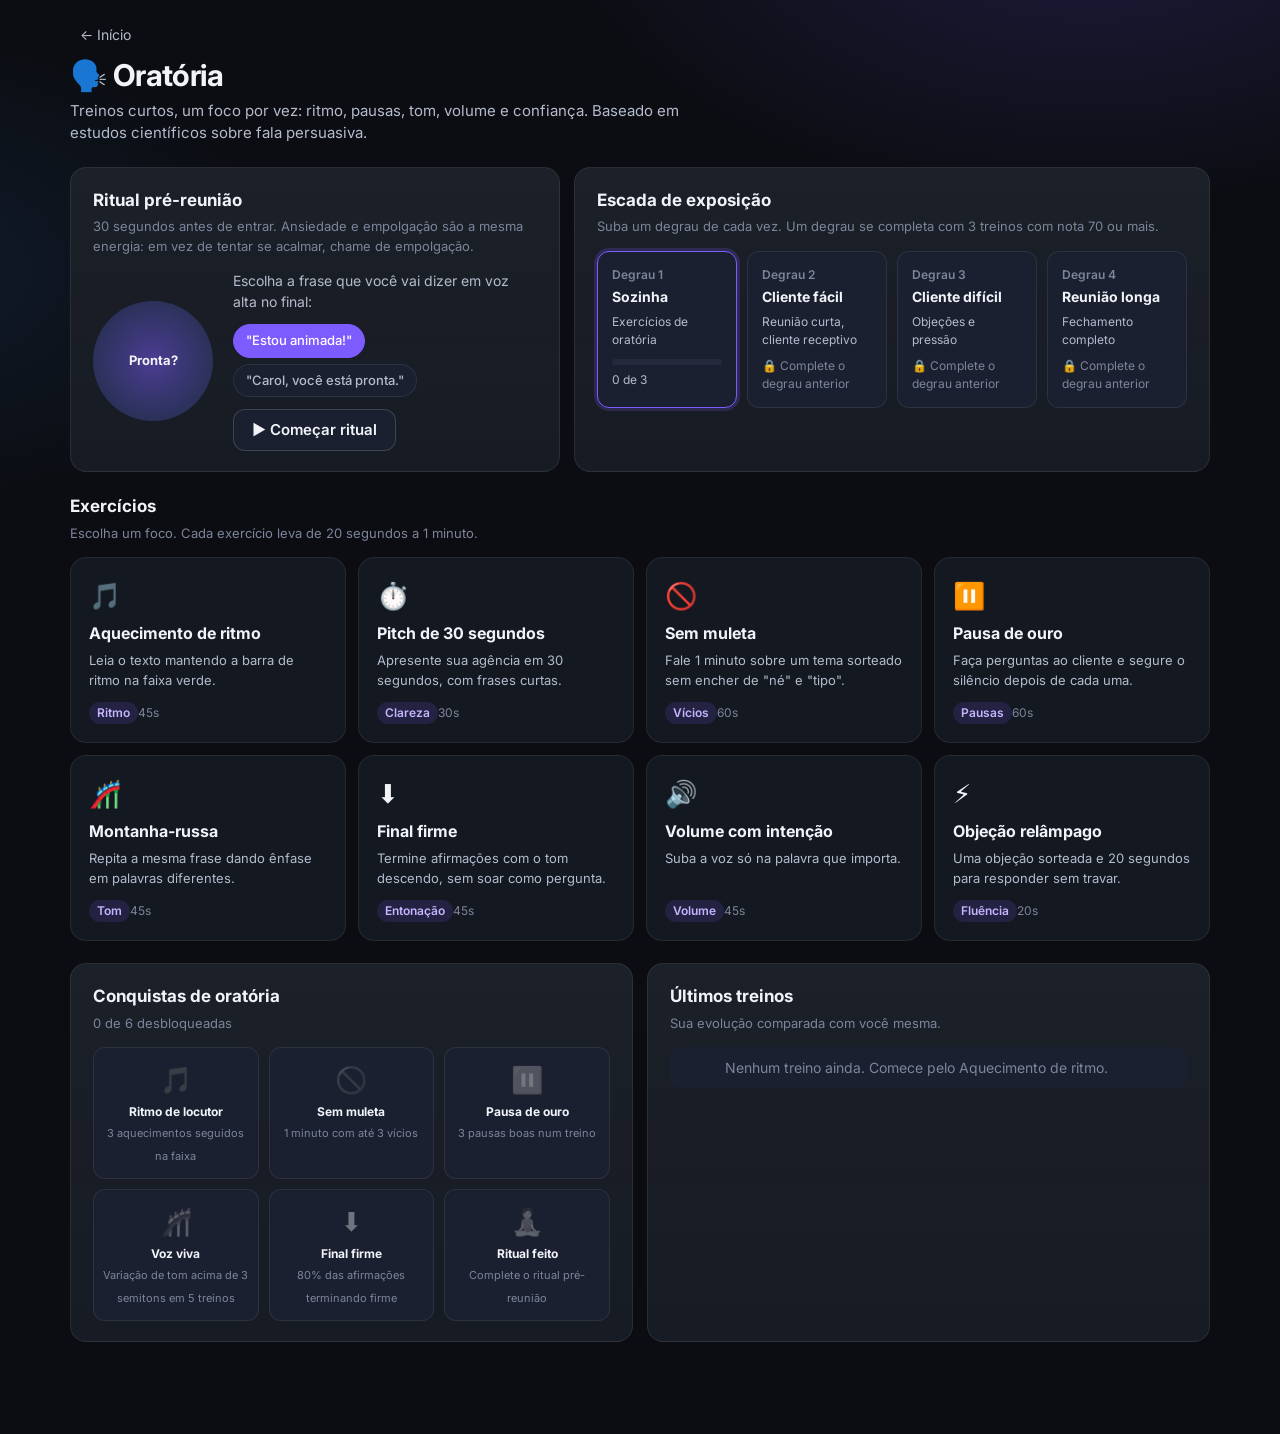
==== prototipo/oratoria.html @ b98fb3a3 "Protótipo da área de Oratória com análise de voz pelo microfone" ====
<!doctype html>
<html lang="pt-BR">
<head>
<meta charset="utf-8">
<meta name="viewport" content="width=device-width, initial-scale=1">
<title>Oratória · Treino de Vendas</title>
<link rel="stylesheet" href="estilo.css">
<style>
  main { max-width: 1180px; margin: 0 auto; padding: 24px 20px 70px; }
  .topo { display: flex; align-items: center; justify-content: space-between; gap: 12px; flex-wrap: wrap; margin-bottom: 22px; }
  .topo a.voltar { color: var(--texto-2); font-size: 14px; padding: 6px 10px; border-radius: 8px; }
  .topo a.voltar:hover { background: var(--superficie-2); color: var(--texto); }
  h1 { margin: 6px 0 2px; font-size: 30px; letter-spacing: -.02em; }
  .lead { color: var(--texto-2); margin: 0; max-width: 640px; }
  h2 { font-size: 17px; margin: 0 0 4px; }
  .sub { color: var(--texto-3); font-size: 13px; margin: 0 0 14px; }
  section { margin-bottom: 22px; }
  .bloco { padding: 20px 22px; }
  .grade-topo { display: grid; grid-template-columns: 1fr 1.3fr; gap: 14px; }

  /* Ritual */
  .ritual { display: flex; gap: 20px; align-items: center; }
  .respiro { flex: 0 0 auto; width: 120px; height: 120px; border-radius: 50%; display: grid; place-items: center; background: radial-gradient(circle, rgba(124,92,255,.5), rgba(57,135,229,.15)); transition: transform 4s ease-in-out; font-weight: 700; text-align: center; font-size: 13px; padding: 10px; }
  .respiro.inspira { transform: scale(1.25); }
  .respiro.solta { transform: scale(.85); transition-duration: 6s; }
  .ritual p { margin: 0 0 12px; color: var(--texto-2); font-size: 14px; }
  .ritual .linha-chips { display: flex; gap: 6px; flex-wrap: wrap; margin-bottom: 12px; }
  .botao-sec { height: 42px; padding: 0 18px; border-radius: 12px; border: 1px solid var(--borda-forte); background: var(--superficie-2); font-weight: 600; }
  .botao-sec:hover { background: var(--superficie-3); }

  /* Escada */
  .escada { display: grid; grid-template-columns: repeat(4, 1fr); gap: 10px; }
  .degrau { padding: 14px; border-radius: 12px; background: var(--superficie-2); border: 1px solid var(--borda); position: relative; }
  .degrau.feito { border-color: rgba(34,197,94,.45); background: linear-gradient(180deg, rgba(34,197,94,.1), transparent), var(--superficie-2); }
  .degrau.atual { border-color: var(--marca); box-shadow: 0 0 0 3px rgba(124,92,255,.2); }
  .degrau .n { font-size: 12px; color: var(--texto-3); font-weight: 600; }
  .degrau b { display: block; margin: 2px 0 6px; font-size: 14px; }
  .degrau small { color: var(--texto-2); font-size: 12px; display: block; }
  .degrau .prog { height: 6px; border-radius: 3px; background: var(--superficie-3); margin-top: 10px; overflow: hidden; }
  .degrau .prog i { display: block; height: 100%; background: var(--bom); }
  .degrau a { display: inline-block; margin-top: 8px; font-size: 12px; color: #c4b5fd; font-weight: 600; }

  /* Exercícios */
  .exercicios { display: grid; grid-template-columns: repeat(auto-fill, minmax(250px, 1fr)); gap: 12px; }
  .ex { text-align: left; padding: 18px; border-radius: var(--raio); border: 1px solid var(--borda); background: var(--superficie); transition: transform .2s, border-color .2s; display: flex; flex-direction: column; gap: 6px; }
  .ex:hover { transform: translateY(-3px); border-color: var(--marca); }
  .ex .icone { font-size: 26px; }
  .ex b { font-size: 16px; }
  .ex p { margin: 0; color: var(--texto-2); font-size: 13px; flex: 1; }
  .ex .rodape { display: flex; justify-content: space-between; align-items: center; margin-top: 6px; font-size: 12px; color: var(--texto-3); }
  .ex .foco { padding: 2px 8px; border-radius: 999px; background: rgba(124,92,255,.15); color: #c4b5fd; font-weight: 600; }
  .ex .melhor { color: var(--ouro); font-weight: 600; }

  /* Conquistas e histórico */
  .grade-baixo { display: grid; grid-template-columns: 1fr 1fr; gap: 14px; }
  .conqs { display: grid; grid-template-columns: repeat(3, 1fr); gap: 10px; }
  .cq { text-align: center; padding: 12px 8px; border-radius: 12px; background: var(--superficie-2); border: 1px solid var(--borda); }
  .cq span { font-size: 26px; display: block; filter: grayscale(1); opacity: .4; }
  .cq.feita { border-color: rgba(245,179,1,.4); }
  .cq.feita span { filter: none; opacity: 1; }
  .cq b { font-size: 12px; display: block; margin-top: 4px; }
  .cq small { font-size: 11px; color: var(--texto-3); }
  .hist { display: grid; gap: 8px; }
  .hist div { display: grid; grid-template-columns: 1fr auto auto; gap: 12px; align-items: center; padding: 10px 12px; border-radius: 10px; background: var(--superficie-2); font-size: 14px; }
  .hist small { color: var(--texto-3); }
  .hist .n { font-weight: 700; font-variant-numeric: tabular-nums; }
  .vazio { color: var(--texto-3); font-size: 14px; padding: 12px; text-align: center; }

  /* Estúdio */
  .estudio { position: fixed; inset: 0; background: rgba(8,9,12,.94); backdrop-filter: blur(8px); z-index: 20; display: none; overflow: auto; padding: 24px 16px; }
  .estudio.on { display: block; }
  .estudio .caixa { max-width: 980px; margin: 0 auto; }
  .estudio .cab { display: flex; justify-content: space-between; align-items: flex-start; gap: 12px; margin-bottom: 16px; }
  .estudio .cab h2 { font-size: 24px; }
  .fechar { width: 40px; height: 40px; border-radius: 50%; border: 1px solid var(--borda-forte); background: var(--superficie-2); font-size: 18px; flex: 0 0 auto; }
  .instrucao { padding: 16px 18px; margin-bottom: 14px; }
  .instrucao ol { margin: 6px 0 0; padding-left: 20px; color: var(--texto-2); }
  .leitura { padding: 20px 22px; font-size: 20px; line-height: 1.6; margin-bottom: 14px; }
  .leitura em { color: #c4b5fd; font-style: normal; font-weight: 700; }
  .painel { display: grid; grid-template-columns: 1.4fr 1fr; gap: 14px; }
  .tom { padding: 16px; }
  .tom canvas { width: 100%; height: 170px; display: block; border-radius: 10px; background: var(--superficie-2); }
  .tom .leg { display: flex; justify-content: space-between; color: var(--texto-3); font-size: 12px; margin-top: 8px; }
  .medidores { display: grid; grid-template-columns: 1fr 1fr; gap: 10px; }
  .med { padding: 14px; border-radius: 12px; background: var(--superficie-2); }
  .med small { color: var(--texto-3); font-size: 12px; display: block; }
  .med b { font-size: 26px; font-variant-numeric: tabular-nums; display: block; margin-top: 2px; }
  .med .faixa { height: 8px; border-radius: 4px; background: var(--superficie-3); margin-top: 8px; position: relative; overflow: hidden; }
  .med .faixa .alvo { position: absolute; top: 0; bottom: 0; background: rgba(34,197,94,.3); }
  .med .faixa i { position: absolute; top: -2px; width: 4px; height: 12px; border-radius: 2px; background: #fff; transition: left .3s; }
  .med.ok b { color: var(--bom); } .med.alto b { color: var(--atencao); }
  .volume { height: 8px; border-radius: 4px; background: var(--superficie-3); margin-top: 8px; overflow: hidden; }
  .volume i { display: block; height: 100%; width: 0; background: var(--gradiente); transition: width .08s; }
  .acoes-estudio { display: flex; align-items: center; gap: 14px; margin: 16px 0; flex-wrap: wrap; }
  .gravar { width: 72px; height: 72px; border-radius: 50%; border: 0; background: var(--critico); color: #fff; font-size: 26px; box-shadow: 0 0 0 6px rgba(239,68,68,.2); transition: transform .15s; }
  .gravar:hover { transform: scale(1.05); }
  .gravar.ativo { animation: pulsar 1.2s infinite; }
  @keyframes pulsar { 50% { box-shadow: 0 0 0 14px rgba(239,68,68,.08); } }
  .cronometro { font-size: 28px; font-weight: 700; font-variant-numeric: tabular-nums; }
  .aviso { flex: 1; min-height: 44px; padding: 10px 14px; border-radius: 12px; background: var(--superficie-2); color: var(--texto-2); display: flex; align-items: center; transition: background .2s; }
  .aviso.on { background: rgba(234,179,8,.15); color: #fde68a; }
  .aviso.bom { background: rgba(34,197,94,.15); color: #86efac; }
  .demo { background: none; border: 1px dashed var(--borda-forte); color: var(--texto-3); border-radius: 10px; padding: 8px 12px; font-size: 13px; }
  .transcricao { padding: 14px 16px; min-height: 64px; color: var(--texto-2); font-size: 15px; }
  .transcricao mark { background: rgba(234,179,8,.25); color: #fde68a; border-radius: 4px; padding: 0 3px; }
  .transcricao .interino { color: var(--texto-3); }
  .nota-tecnica { color: var(--texto-3); font-size: 12px; margin-top: 8px; }

  /* Resultado */
  .resultado { display: none; padding: 22px; margin-top: 14px; }
  .resultado.on { display: block; animation: entrar .4s forwards; }
  .resultado .top { display: flex; align-items: center; gap: 20px; flex-wrap: wrap; }
  .nota-grande { width: 110px; height: 110px; border-radius: 50%; display: grid; place-items: center; font-size: 38px; font-weight: 800; background: conic-gradient(var(--bom) calc(var(--p) * 1%), var(--superficie-3) 0); position: relative; }
  .nota-grande::after { content: ""; position: absolute; inset: 9px; border-radius: 50%; background: var(--superficie); }
  .nota-grande span { position: relative; z-index: 1; }
  .linhas-res { display: grid; gap: 8px; margin: 18px 0; }
  .linhas-res div { display: grid; grid-template-columns: 1fr auto auto; gap: 12px; padding: 10px 12px; border-radius: 10px; background: var(--superficie-2); font-size: 14px; align-items: center; }
  .linhas-res small { color: var(--texto-3); }
  .dica-res { padding: 14px 16px; border-radius: 12px; background: rgba(124,92,255,.12); border: 1px solid rgba(124,92,255,.3); }
  .dica-res b { display: block; margin-bottom: 4px; }

  @media (max-width: 900px) {
    .grade-topo, .grade-baixo, .painel { grid-template-columns: 1fr; }
    .escada { grid-template-columns: repeat(2, 1fr); }
  }
  @media (max-width: 520px) {
    .ritual { flex-direction: column; text-align: center; }
    .conqs { grid-template-columns: repeat(2, 1fr); }
    .leitura { font-size: 17px; }
  }
</style>
</head>
<body>
<main>
  <div class="topo entrar">
    <div>
      <a class="voltar" href="index.html">← Início</a>
      <h1>🗣️ Oratória</h1>
      <p class="lead">Treinos curtos, um foco por vez: ritmo, pausas, tom, volume e confiança. Baseado em estudos científicos sobre fala persuasiva.</p>
    </div>
  </div>

  <section class="grade-topo">
    <div class="bloco cartao-base entrar" style="animation-delay:.05s">
      <h2>Ritual pré-reunião</h2>
      <p class="sub">30 segundos antes de entrar. Ansiedade e empolgação são a mesma energia: em vez de tentar se acalmar, chame de empolgação.</p>
      <div class="ritual">
        <div class="respiro" id="respiro">Pronta?</div>
        <div>
          <p>Escolha a frase que você vai dizer em voz alta no final:</p>
          <div class="linha-chips" id="frases">
            <button class="chip on" data-f="Estou animada!">"Estou animada!"</button>
            <button class="chip" data-f="Carol, você está pronta.">"Carol, você está pronta."</button>
          </div>
          <button class="botao-sec" id="iniciar-ritual">▶ Começar ritual</button>
        </div>
      </div>
    </div>
    <div class="bloco cartao-base entrar" style="animation-delay:.1s">
      <h2>Escada de exposição</h2>
      <p class="sub">Suba um degrau de cada vez. Um degrau se completa com 3 treinos com nota 70 ou mais.</p>
      <div class="escada" id="escada"></div>
    </div>
  </section>

  <section class="entrar" style="animation-delay:.15s">
    <h2>Exercícios</h2>
    <p class="sub">Escolha um foco. Cada exercício leva de 20 segundos a 1 minuto.</p>
    <div class="exercicios" id="exercicios"></div>
  </section>

  <section class="grade-baixo entrar" style="animation-delay:.2s">
    <div class="bloco cartao-base">
      <h2>Conquistas de oratória</h2>
      <p class="sub" id="conq-sub"></p>
      <div class="conqs" id="conqs"></div>
    </div>
    <div class="bloco cartao-base">
      <h2>Últimos treinos</h2>
      <p class="sub">Sua evolução comparada com você mesma.</p>
      <div class="hist" id="hist"></div>
    </div>
  </section>
</main>

<div class="estudio" id="estudio">
  <div class="caixa">
    <div class="cab">
      <div><span class="chip" id="est-foco"></span><h2 id="est-titulo" style="margin-top:8px"></h2></div>
      <button class="fechar" id="fechar" aria-label="Fechar">✕</button>
    </div>
    <div class="instrucao cartao-base"><b>Como fazer</b><ol id="est-passos"></ol></div>
    <div class="leitura cartao-base" id="est-leitura"></div>

    <div class="acoes-estudio">
      <button class="gravar" id="gravar" title="Começar">🎙️</button>
      <div class="cronometro" id="cron">0:00</div>
      <div class="aviso" id="aviso">Aperte o microfone e comece a falar.</div>
      <button class="demo" id="demo" title="Simula uma fala para ver como a tela reage">Simular sem microfone</button>
    </div>

    <div class="painel">
      <div class="tom cartao-base">
        <b>Seu tom de voz</b>
        <canvas id="canvas" width="800" height="200"></canvas>
        <div class="leg"><span>8 s atrás</span><span>Linha mais alta = voz mais aguda</span><span>agora</span></div>
      </div>
      <div class="medidores">
        <div class="med" id="m-ritmo"><small>Ritmo (sílabas/s)</small><b>–</b><div class="faixa"><div class="alvo" style="left:38%;width:20%"></div><i style="left:0"></i></div></div>
        <div class="med" id="m-vicios"><small>Vícios por minuto</small><b>0</b><small>meta: até 5</small></div>
        <div class="med" id="m-variacao"><small>Variação de tom</small><b>–</b><small>em semitons</small></div>
        <div class="med" id="m-pausas"><small>Pausas boas</small><b>0</b><small>de 0,5 a 3 s</small></div>
        <div class="med" id="m-final" style="grid-column: span 2"><small>Volume</small><div class="volume"><i id="vol"></i></div><small id="m-final-txt" style="margin-top:8px">Afirmações terminando firme: –</small></div>
      </div>
    </div>

    <div class="transcricao cartao-base" id="transcricao" style="margin-top:14px">A transcrição da sua fala aparece aqui.</div>
    <p class="nota-tecnica" id="nota-tecnica"></p>

    <div class="resultado cartao-base" id="resultado"></div>
  </div>
</div>

<script>
  const $ = (id) => document.getElementById(id);
  const CHAVE = "treino-vendas:oratoria";
  const VICIOS = ["né", "tipo", "então", "assim", "éé", "é é", "ãã", "ahn", "hum", "eh", "aí"];
  const INSEGURANCA = ["acho", "talvez", "meio que", "mais ou menos", "vou tentar"];
  const OBJECOES = ["Tá caro.", "Vou pensar.", "Já contratei agência e não deu em nada.", "Preciso falar com meu sócio.", "Meu cliente vem de indicação, não preciso.", "Vi um freelancer bem mais barato."];
  const TEMAS = ["Por que todo negócio local deveria anunciar", "O erro mais comum de quem impulsiona post", "Como você escolhe um cliente ideal", "O que é um bom atendimento no WhatsApp"];

  const EXERCICIOS = [
    { id: "aquecimento", icone: "🎵", nome: "Aquecimento de ritmo", foco: "Ritmo", seg: 45, metrica: "ritmo",
      desc: "Leia o texto mantendo a barra de ritmo na faixa verde.",
      passos: ["Aperte o microfone.", "Leia o texto em voz alta, no seu ritmo natural de conversa.", "Olhe a barra de ritmo: tente ficar na faixa verde."],
      leitura: () => "Olha, o que a gente faz é simples. Primeiro eu entendo quem é o seu cliente ideal e quanto ele vale pra você. Depois eu monto anúncios que falam direto com essa pessoa e levam ela pro seu WhatsApp. E toda semana eu te mostro quanto entrou de contato, quanto custou cada um e o que eu vou melhorar." },
    { id: "pitch", icone: "⏱️", nome: "Pitch de 30 segundos", foco: "Clareza", seg: 30, metrica: "geral",
      desc: "Apresente sua agência em 30 segundos, com frases curtas.",
      passos: ["Diga quem você ajuda.", "Diga qual problema resolve.", "Termine com um resultado concreto."],
      leitura: () => "Sem texto: fale com suas palavras. Quem você ajuda? Qual problema resolve? Que resultado entrega?" },
    { id: "muleta", icone: "🚫", nome: "Sem muleta", foco: "Vícios", seg: 60, metrica: "vicios",
      desc: "Fale 1 minuto sobre um tema sorteado sem encher de \"né\" e \"tipo\".",
      passos: ["Leia o tema sorteado.", "Fale por 1 minuto.", "Quando sentir vontade de dizer \"éé\", faça uma pausa em silêncio."],
      leitura: () => `Tema: <em>${TEMAS[Math.floor(Math.random() * TEMAS.length)]}</em>` },
    { id: "pausa", icone: "⏸️", nome: "Pausa de ouro", foco: "Pausas", seg: 60, metrica: "pausas",
      desc: "Faça perguntas ao cliente e segure o silêncio depois de cada uma.",
      passos: ["Faça uma pergunta em voz alta.", "Fique em silêncio por 2 segundos.", "Repita com as três perguntas abaixo."],
      leitura: () => "1. <em>Hoje, quanto um cliente novo vale pra você?</em><br>2. <em>O que aconteceu da última vez que você anunciou?</em><br>3. <em>Se isso desse certo, o que mudaria no seu mês?</em>" },
    { id: "montanha", icone: "🎢", nome: "Montanha-russa", foco: "Tom", seg: 45, metrica: "variacao",
      desc: "Repita a mesma frase dando ênfase em palavras diferentes.",
      passos: ["Diga a frase dando ênfase na palavra destacada.", "Repita mudando a ênfase para a próxima linha.", "Veja no gráfico seu tom subindo e descendo."],
      leitura: () => "<em>Eu</em> vou trazer mais clientes pra você.<br>Eu vou trazer <em>mais</em> clientes pra você.<br>Eu vou trazer mais <em>clientes</em> pra você.<br>Eu vou trazer mais clientes pra <em>você</em>." },
    { id: "final", icone: "⬇️", nome: "Final firme", foco: "Entonação", seg: 45, metrica: "final",
      desc: "Termine afirmações com o tom descendo, sem soar como pergunta.",
      passos: ["Diga cada afirmação.", "No fim, deixe o tom cair, como quem coloca um ponto final.", "Faça uma pausa curta entre as frases."],
      leitura: () => "O plano tem três etapas.<br>Em trinta dias você vê os primeiros contatos.<br>Eu te mando um relatório toda semana.<br>O investimento é de dois mil reais por mês.<br>A gente começa na segunda-feira." },
    { id: "volume", icone: "🔊", nome: "Volume com intenção", foco: "Volume", seg: 45, metrica: "volume",
      desc: "Suba a voz só na palavra que importa.",
      passos: ["Leia as frases.", "Fale mais forte só nas palavras destacadas.", "Volte ao volume normal logo depois."],
      leitura: () => "Isso vai aumentar o seu <em>lucro</em>, não só o número de seguidores.<br>O problema não é o anúncio. É o <em>atendimento</em> depois do clique.<br>Você não precisa de mais curtidas. Precisa de <em>clientes</em>." },
    { id: "objecao", icone: "⚡", nome: "Objeção relâmpago", foco: "Fluência", seg: 20, metrica: "geral",
      desc: "Uma objeção sorteada e 20 segundos para responder sem travar.",
      passos: ["Leia a objeção.", "Responda em até 20 segundos.", "Termine com uma pergunta para o cliente."],
      leitura: () => `O cliente diz: <em>"${OBJECOES[Math.floor(Math.random() * OBJECOES.length)]}"</em>` },
  ];

  // ---------- Histórico ----------
  function carregar() { try { return JSON.parse(localStorage.getItem(CHAVE)) || []; } catch { return []; } }
  function salvar(r) { const l = carregar(); l.push(r); try { localStorage.setItem(CHAVE, JSON.stringify(l)); } catch {} }

  function conquistas(l) {
    const de = (id) => l.filter((r) => r.ex === id);
    const aq = de("aquecimento");
    let seguidos = 0, melhorSeq = 0;
    aq.forEach((r) => { seguidos = r.ritmo >= 3.8 && r.ritmo <= 4.8 ? seguidos + 1 : 0; melhorSeq = Math.max(melhorSeq, seguidos); });
    return [
      { nome: "Ritmo de locutor", desc: "3 aquecimentos seguidos na faixa", icone: "🎵", feita: melhorSeq >= 3 },
      { nome: "Sem muleta", desc: "1 minuto com até 3 vícios", icone: "🚫", feita: de("muleta").some((r) => r.viciosMin <= 3) },
      { nome: "Pausa de ouro", desc: "3 pausas boas num treino", icone: "⏸️", feita: de("pausa").some((r) => r.pausas >= 3) },
      { nome: "Voz viva", desc: "Variação de tom acima de 3 semitons em 5 treinos", icone: "🎢", feita: l.filter((r) => r.variacao >= 3).length >= 5 },
      { nome: "Final firme", desc: "80% das afirmações terminando firme", icone: "⬇️", feita: de("final").some((r) => r.finalFirme >= 0.8) },
      { nome: "Ritual feito", desc: "Complete o ritual pré-reunião", icone: "🧘", feita: l.some((r) => r.ex === "ritual") },
    ];
  }

  function desenharPagina() {
    const l = carregar();
    const bons = l.filter((r) => r.ex !== "ritual" && r.nota >= 70).length;
    const degraus = [
      { nome: "Sozinha", desc: "Exercícios de oratória", atual: Math.min(bons, 3) },
      { nome: "Cliente fácil", desc: "Reunião curta, cliente receptivo", link: "sala.html?p=camila&modo=diagnostico&dif=facil" },
      { nome: "Cliente difícil", desc: "Objeções e pressão", link: "sala.html?p=marcos&modo=diagnostico&dif=dificil" },
      { nome: "Reunião longa", desc: "Fechamento completo", link: "sala.html?p=paulo&modo=fechamento&dif=dificil" },
    ];
    const primeiroIncompleto = bons >= 3 ? 1 : 0;
    $("escada").innerHTML = degraus.map((d, i) => {
      const feito = i === 0 ? bons >= 3 : false;
      const cls = feito ? "feito" : i === primeiroIncompleto ? "atual" : "";
      const prog = i === 0 ? `<div class="prog"><i style="width:${(d.atual / 3) * 100}%"></i></div><small style="margin-top:6px">${d.atual} de 3</small>` : "";
      const link = d.link && i <= primeiroIncompleto + 0 ? `<a href="${d.link}">Treinar →</a>` : d.link ? `<small style="margin-top:8px;color:var(--texto-3)">🔒 Complete o degrau anterior</small>` : "";
      return `<div class="degrau ${cls}"><div class="n">Degrau ${i + 1}</div><b>${feito ? "✓ " : ""}${d.nome}</b><small>${d.desc}</small>${prog}${link}</div>`;
    }).join("");

    $("exercicios").innerHTML = EXERCICIOS.map((e) => {
      const melhor = Math.max(0, ...l.filter((r) => r.ex === e.id).map((r) => r.nota));
      return `<button class="ex" data-id="${e.id}"><span class="icone">${e.icone}</span><b>${e.nome}</b><p>${e.desc}</p>
        <div class="rodape"><span class="foco">${e.foco}</span><span>${e.seg}s ${melhor ? `· <span class="melhor">melhor ${melhor}</span>` : ""}</span></div></button>`;
    }).join("");
    document.querySelectorAll(".ex").forEach((b) => b.onclick = () => abrir(EXERCICIOS.find((e) => e.id === b.dataset.id)));

    const cq = conquistas(l);
    $("conq-sub").textContent = `${cq.filter((c) => c.feita).length} de ${cq.length} desbloqueadas`;
    $("conqs").innerHTML = cq.map((c) => `<div class="cq ${c.feita ? "feita" : ""}" title="${c.desc}"><span>${c.icone}</span><b>${c.nome}</b><small>${c.desc}</small></div>`).join("");

    const ult = l.slice(-6).reverse();
    $("hist").innerHTML = ult.length ? ult.map((r) => {
      const e = EXERCICIOS.find((x) => x.id === r.ex) || { nome: "Ritual pré-reunião", icone: "🧘" };
      const d = new Date(r.data).toLocaleDateString("pt-BR", { day: "2-digit", month: "short" });
      return `<div><span>${e.icone} ${e.nome}<br><small>${d}</small></span><span class="n">${r.nota ?? "✓"}</span><small style="color:var(--ouro)">+${r.xp} XP</small></div>`;
    }).join("") : '<div class="vazio">Nenhum treino ainda. Comece pelo Aquecimento de ritmo.</div>';
  }

  // ---------- Ritual ----------
  let frase = "Estou animada!";
  document.querySelectorAll("#frases .chip").forEach((c) => c.onclick = () => {
    document.querySelectorAll("#frases .chip").forEach((x) => x.classList.toggle("on", x === c));
    frase = c.dataset.f;
  });
  $("iniciar-ritual").onclick = () => {
    const r = $("respiro"), b = $("iniciar-ritual");
    b.disabled = true;
    let ciclo = 0;
    const passo = () => {
      if (ciclo === 3) {
        r.className = "respiro"; r.textContent = `Diga em voz alta: "${frase}"`;
        setTimeout(() => {
          r.textContent = "Pronta! 🚀"; b.disabled = false; b.textContent = "▶ Repetir ritual";
          salvar({ ex: "ritual", data: new Date().toISOString(), xp: 20 }); desenharPagina();
        }, 4000);
        return;
      }
      r.className = "respiro inspira"; r.textContent = "Inspire…";
      setTimeout(() => { r.className = "respiro solta"; r.textContent = "Solte o ar devagar…"; }, 4000);
      setTimeout(() => { ciclo++; passo(); }, 10000);
    };
    passo();
  };

  // ---------- Estúdio: análise da fala ----------
  let ex = null, estado = null;

  function abrir(e) {
    ex = e;
    $("est-titulo").textContent = `${e.icone} ${e.nome}`;
    $("est-foco").textContent = `Foco: ${e.foco} · ${e.seg} segundos`;
    $("est-passos").innerHTML = e.passos.map((p) => `<li>${p}</li>`).join("");
    $("est-leitura").innerHTML = e.leitura();
    $("resultado").classList.remove("on");
    $("transcricao").textContent = "A transcrição da sua fala aparece aqui.";
    $("aviso").className = "aviso"; $("aviso").textContent = "Aperte o microfone e comece a falar.";
    $("cron").textContent = `0:${String(e.seg).padStart(2, "0")}`;
    zerarMedidores();
    $("estudio").classList.add("on");
    const temReconhecimento = "webkitSpeechRecognition" in window || "SpeechRecognition" in window;
    $("nota-tecnica").textContent = temReconhecimento
      ? "Tom, volume e pausas são medidos no seu computador. A transcrição usa o reconhecimento de voz do navegador, que pode limpar alguns \"éé\"."
      : "Este navegador não transcreve fala: ritmo e vícios ficam indisponíveis. Use o Chrome para a experiência completa.";
  }
  $("fechar").onclick = () => { parar(false); $("estudio").classList.remove("on"); desenharPagina(); };

  function zerarMedidores() {
    ["m-ritmo", "m-variacao"].forEach((id) => { $(id).querySelector("b").textContent = "–"; $(id).className = "med"; });
    $("m-vicios").querySelector("b").textContent = "0"; $("m-pausas").querySelector("b").textContent = "0";
    $("m-final-txt").textContent = "Afirmações terminando firme: –";
    $("vol").style.width = "0";
    const ctx = $("canvas").getContext("2d"); ctx.clearRect(0, 0, 800, 200);
  }

  function novoEstado(demo) {
    return {
      demo, inicio: performance.now(), tons: [], dbs: [], traco: [], tempoFala: 0, emSilencio: true, silencioDesde: performance.now(),
      pausas: 0, pausasLongas: 0, segmento: [], finais: 0, finaisFirmes: 0, textoFinal: "", textoInterino: "", ultimoAviso: 0, piso: 0.012,
    };
  }

  function detectarTom(buf, sr) {
    let rms = 0;
    for (let i = 0; i < buf.length; i++) rms += buf[i] * buf[i];
    rms = Math.sqrt(rms / buf.length);
    const minLag = Math.floor(sr / 400), maxLag = Math.floor(sr / 70);
    let melhor = 0, melhorLag = -1;
    for (let lag = minLag; lag <= maxLag; lag++) {
      let s = 0, a = 0, b = 0;
      for (let i = 0; i < buf.length - lag; i += 2) { s += buf[i] * buf[i + lag]; a += buf[i] * buf[i]; b += buf[i + lag] * buf[i + lag]; }
      const c = s / Math.sqrt(a * b || 1);
      if (c > melhor) { melhor = c; melhorLag = lag; }
    }
    return { rms, tom: melhor > 0.6 ? sr / melhorLag : -1 };
  }

  const mediana = (a) => { const s = [...a].sort((x, y) => x - y); return s.length ? s[Math.floor(s.length / 2)] : 0; };
  const desvio = (a) => { if (a.length < 2) return 0; const m = a.reduce((x, y) => x + y, 0) / a.length; return Math.sqrt(a.reduce((x, y) => x + (y - m) ** 2, 0) / a.length); };
  const silabas = (t) => (t.toLowerCase().match(/[aeiouáéíóúâêôãõàü]+/g) || []).length;
  const contar = (t, lista) => { const s = " " + t.toLowerCase().replace(/[.,!?;:]/g, " ") + " "; return lista.reduce((n, w) => n + (s.split(` ${w} `).length - 1), 0); };

  function quadro(rms, tom) {
    const e = estado, agora = performance.now(), dt = 0.05;
    const falando = rms > e.piso;
    $("vol").style.width = Math.min(100, rms * 900) + "%";
    if (falando) {
      if (e.emSilencio) {
        const gap = (agora - e.silencioDesde) / 1000;
        if (e.tempoFala > 0) {
          if (gap < 0.5) e.tempoFala += gap;
          else if (gap <= 3) e.pausas++;
          else e.pausasLongas++;
        }
        e.emSilencio = false;
      }
      e.tempoFala += dt;
      e.dbs.push(20 * Math.log10(rms));
      if (tom > 0) { e.tons.push(tom); e.segmento.push(tom); }
    } else if (!e.emSilencio) {
      e.emSilencio = true; e.silencioDesde = agora;
    }
    if (e.emSilencio && e.segmento.length && agora - e.silencioDesde > 400) {
      if (e.segmento.length >= 10) {
        const fim = mediana(e.segmento.slice(-5)), antes = mediana(e.segmento.slice(-15, -5));
        e.finais++;
        if (12 * Math.log2(fim / antes) < -1) e.finaisFirmes++;
      }
      e.segmento = [];
    }
    e.traco.push(tom > 0 ? tom : null);
    if (e.traco.length > 160) e.traco.shift();
  }

  function desenharTraco() {
    const c = $("canvas"), ctx = c.getContext("2d"), t = estado.traco;
    ctx.clearRect(0, 0, 800, 200);
    ctx.strokeStyle = "rgba(255,255,255,.06)"; ctx.lineWidth = 1;
    [50, 100, 150].forEach((y) => { ctx.beginPath(); ctx.moveTo(0, y); ctx.lineTo(800, y); ctx.stroke(); });
    const base = mediana(estado.tons) || 180;
    ctx.strokeStyle = "#3987e5"; ctx.lineWidth = 3; ctx.lineCap = "round"; ctx.lineJoin = "round";
    ctx.beginPath();
    let aberto = false;
    t.forEach((f, i) => {
      if (f == null) { aberto = false; return; }
      const st = 12 * Math.log2(f / base), x = (i / 159) * 800, y = 100 - st * 9;
      if (!aberto) { ctx.moveTo(x, y); aberto = true; } else ctx.lineTo(x, y);
    });
    ctx.stroke();
  }

  function atualizarMedidores() {
    const e = estado, min = Math.max(e.tempoFala / 60, 0.05);
    const texto = e.textoFinal + " " + e.textoInterino;
    const ritmo = e.tempoFala > 3 ? silabas(texto) / e.tempoFala : 0;
    const vicios = contar(texto, VICIOS) / min;
    const variacao = e.tons.length > 20 ? desvio(e.tons.map((f) => 12 * Math.log2(f / mediana(e.tons)))) : 0;
    const mr = $("m-ritmo");
    if (ritmo) {
      mr.querySelector("b").textContent = ritmo.toFixed(1);
      mr.querySelector("i").style.left = Math.min(98, (ritmo / 8) * 100) + "%";
      mr.className = "med " + (ritmo >= 3.8 && ritmo <= 4.8 ? "ok" : "alto");
    }
    $("m-vicios").querySelector("b").textContent = vicios.toFixed(1);
    $("m-vicios").className = "med " + (vicios <= 5 ? "ok" : "alto");
    if (variacao) { $("m-variacao").querySelector("b").textContent = variacao.toFixed(1); $("m-variacao").className = "med " + (variacao >= 2.5 ? "ok" : "alto"); }
    $("m-pausas").querySelector("b").textContent = e.pausas;
    $("m-final-txt").textContent = `Afirmações terminando firme: ${e.finais ? Math.round((e.finaisFirmes / e.finais) * 100) + "%" : "–"} (${e.finaisFirmes} de ${e.finais})`;
    let t = $("transcricao"), marcado = e.textoFinal.replace(new RegExp(`\\b(${VICIOS.concat(INSEGURANCA).join("|")})\\b`, "gi"), "<mark>$1</mark>");
    if (e.textoFinal || e.textoInterino) t.innerHTML = `${marcado} <span class="interino">${e.textoInterino}</span>`;

    // Um aviso por vez, com intervalo.
    const agora = performance.now(), seg = (agora - e.inicio) / 1000;
    if (agora - e.ultimoAviso < 6000) return;
    let msg = "";
    if (ritmo > 5.5) msg = "Respira: o ritmo está acima da faixa.";
    else if (ritmo && ritmo < 3 && seg > 10) msg = "Pode acelerar um pouco.";
    else if (vicios > 5 && seg > 15) msg = "Atenção às muletas: troque o \"éé\" por silêncio.";
    else if (variacao && variacao < 1.5 && seg > 15) msg = "Varie o tom: suba e desça a voz.";
    if (msg) { $("aviso").className = "aviso on"; $("aviso").textContent = msg; e.ultimoAviso = agora; setTimeout(() => { if ($("aviso").textContent === msg) { $("aviso").className = "aviso"; $("aviso").textContent = "Continue…"; } }, 3500); }
  }

  let audio = null, reconhecedor = null, laco = null;

  async function comecar(demo) {
    estado = novoEstado(demo);
    zerarMedidores();
    $("resultado").classList.remove("on");
    $("transcricao").textContent = "Ouvindo…";
    $("gravar").classList.add("ativo"); $("gravar").textContent = "■";
    $("aviso").className = "aviso"; $("aviso").textContent = "Falando… um aviso aparece aqui só quando precisar.";

    if (!demo) {
      try {
        const stream = await navigator.mediaDevices.getUserMedia({ audio: true });
        const ctx = new (window.AudioContext || window.webkitAudioContext)();
        const fonte = ctx.createMediaStreamSource(stream), analisador = ctx.createAnalyser();
        analisador.fftSize = 2048; fonte.connect(analisador);
        audio = { stream, ctx, analisador, buf: new Float32Array(2048) };
      } catch {
        $("aviso").className = "aviso on"; $("aviso").textContent = "Não consegui acessar o microfone. Libere a permissão no navegador.";
        parar(false); return;
      }
      const SR = window.SpeechRecognition || window.webkitSpeechRecognition;
      if (SR) {
        reconhecedor = new SR(); reconhecedor.lang = "pt-BR"; reconhecedor.continuous = true; reconhecedor.interimResults = true;
        reconhecedor.onresult = (ev) => {
          let interino = "";
          for (let i = ev.resultIndex; i < ev.results.length; i++) {
            if (ev.results[i].isFinal) estado.textoFinal += " " + ev.results[i][0].transcript.trim();
            else interino += ev.results[i][0].transcript;
          }
          estado.textoInterino = interino;
        };
        reconhecedor.onend = () => { if (estado && laco) try { reconhecedor.start(); } catch {} };
        try { reconhecedor.start(); } catch {}
      }
    }

    const falaDemo = "Olha, o que a gente faz é simples né. Primeiro eu entendo quem é o seu cliente ideal. Depois eu monto anúncios que falam direto com essa pessoa. E toda semana eu te mostro o resultado.".split(" ");
    let palavra = 0, tomDemo = 190, t = 0;
    laco = setInterval(() => {
      t++;
      if (demo) {
        const fase = t % 50, falando = fase < 32;
        if (fase === 0) tomDemo = 200 + Math.random() * 30;
        tomDemo += (Math.random() - 0.5) * 22 - (fase > 22 ? 7 : 0);
        tomDemo = Math.max(140, Math.min(260, tomDemo));
        quadro(falando ? 0.05 + Math.random() * 0.06 : 0.002, falando ? tomDemo : -1);
        if (t % 6 === 0 && palavra < falaDemo.length) estado.textoFinal += " " + falaDemo[palavra++];
      } else {
        audio.analisador.getFloatTimeDomainData(audio.buf);
        const { rms, tom } = detectarTom(audio.buf, audio.ctx.sampleRate);
        if (t < 10) estado.piso = Math.max(0.012, rms * 3);
        quadro(rms, tom);
      }
      desenharTraco();
      if (t % 4 === 0) atualizarMedidores();
      const resta = Math.max(0, ex.seg - Math.floor((performance.now() - estado.inicio) / 1000));
      $("cron").textContent = `0:${String(resta).padStart(2, "0")}`;
      if (resta === 0) parar(true);
    }, 50);
  }

  function parar(concluir) {
    clearInterval(laco); laco = null;
    if (reconhecedor) { reconhecedor.onend = null; try { reconhecedor.stop(); } catch {} reconhecedor = null; }
    if (audio) { audio.stream.getTracks().forEach((t) => t.stop()); audio.ctx.close(); audio = null; }
    $("gravar").classList.remove("ativo"); $("gravar").textContent = "🎙️";
    if (concluir && estado) mostrarResultado();
  }

  $("gravar").onclick = () => laco ? parar(true) : comecar(false);
  $("demo").onclick = () => { if (!laco) comecar(true); };

  function faixa(v, min, max, larg) {
    if (v >= min && v <= max) return 100;
    const d = v < min ? min - v : v - max;
    return Math.max(0, 100 - (d / larg) * 100);
  }

  function mostrarResultado() {
    const e = estado;
    atualizarMedidores();
    const min = Math.max(e.tempoFala / 60, 0.05), texto = e.textoFinal;
    const r = {
      ex: ex.id, data: new Date().toISOString(),
      ritmo: e.tempoFala > 3 ? +(silabas(texto) / e.tempoFala).toFixed(2) : 0,
      viciosMin: +(contar(texto, VICIOS) / min).toFixed(1),
      inseguranca: contar(texto, INSEGURANCA),
      variacao: e.tons.length > 20 ? +desvio(e.tons.map((f) => 12 * Math.log2(f / mediana(e.tons)))).toFixed(1) : 0,
      volume: +desvio(e.dbs).toFixed(1),
      pausas: e.pausas, pausasLongas: e.pausasLongas,
      finalFirme: e.finais ? +(e.finaisFirmes / e.finais).toFixed(2) : 0,
    };
    const notas = {
      ritmo: r.ritmo ? faixa(r.ritmo, 3.8, 4.8, 2) : 50,
      vicios: faixa(r.viciosMin, 0, 5, 7),
      variacao: faixa(r.variacao, 2.5, 8, 2.5),
      pausas: Math.min(100, r.pausas * 34),
      final: r.finalFirme * 100,
      volume: faixa(r.volume, 4, 14, 4),
    };
    notas.geral = (notas.ritmo + notas.vicios + notas.variacao) / 3;
    const principal = notas[ex.metrica];
    r.nota = Math.round(principal * 0.6 + ((notas.ritmo + notas.vicios + notas.variacao) / 3) * 0.4 - r.pausasLongas * 3);
    r.nota = Math.max(0, Math.min(100, r.nota));
    r.xp = 30 + Math.round(r.nota / 2);

    const antes = conquistas(carregar()).filter((c) => c.feita).map((c) => c.nome);
    salvar(r);
    const novas = conquistas(carregar()).filter((c) => c.feita && !antes.includes(c.nome));

    const linha = (rot, valor, meta, ok) => `<div><span>${rot}<br><small>${meta}</small></span><b>${valor}</b><span>${ok ? "✅" : "⚠️"}</span></div>`;
    const recomendacoes = {
      ritmo: r.ritmo > 4.8 ? ["Desacelere nos números e nos nomes.", "Fala rápida demais faz o cliente parar de analisar. Respire entre as ideias e deixe os números com espaço."]
        : ["Ganhe um pouco de energia.", "Fala muito lenta tende a parecer menos segura. Tente encurtar as frases e emendar as ideias sem pausas longas."],
      vicios: ["Troque o \"éé\" por silêncio.", "Até 5 vícios por minuto não prejudicam a imagem; acima disso, o cliente percebe. Quando sentir que vai travar, feche a boca e pause."],
      variacao: ["Suba e desça a voz.", "Variação de tom é uma das marcas da fala carismática. Repita o exercício Montanha-russa exagerando a ênfase."],
      pausas: ["Segure o silêncio depois da pergunta.", "A pausa dá tempo para o cliente pensar e mostra que você quer ouvir a resposta. Conte \"um, dois\" mentalmente."],
      final: ["Coloque ponto final com a voz.", "Afirmações que terminam com o tom subindo soam como pergunta e passam dúvida. Deixe a última sílaba cair."],
      volume: ["Use o volume como marca-texto.", "Variar o volume nos pontos-chave soa como confiança e aumenta a persuasão. Suba só na palavra que importa."],
    };
    const fraca = Object.entries({ ritmo: notas.ritmo, vicios: notas.vicios, variacao: notas.variacao, pausas: ex.metrica === "pausas" ? notas.pausas : 100, final: ex.metrica === "final" ? notas.final : 100, volume: ex.metrica === "volume" ? notas.volume : 100 })
      .sort((a, b) => a[1] - b[1])[0][0];
    const [titulo, porque] = recomendacoes[fraca];

    $("resultado").innerHTML = `
      <div class="top">
        <div class="nota-grande" style="--p:${r.nota}"><span>${r.nota}</span></div>
        <div><span class="chip">+${r.xp} XP</span><h2 style="margin:8px 0 4px;font-size:22px">${r.nota >= 80 ? "Excelente!" : r.nota >= 60 ? "Bom treino!" : "Bora de novo?"}</h2>
        <div style="color:var(--texto-2)">${ex.nome}${novas.length ? ` · <span style="color:var(--ouro)">🏆 ${novas.map((c) => c.nome).join(", ")}</span>` : ""}</div></div>
      </div>
      <div class="linhas-res">
        ${linha("Ritmo", r.ritmo ? r.ritmo.toFixed(1) + " sílabas/s" : "sem transcrição", "faixa: 3,8 a 4,8", notas.ritmo >= 80)}
        ${linha("Vícios de linguagem", r.viciosMin + " por minuto", "meta: até 5", r.viciosMin <= 5)}
        ${linha("Variação de tom", r.variacao + " semitons", "acima de 2,5", r.variacao >= 2.5)}
        ${linha("Pausas boas", r.pausas + (r.pausasLongas ? ` (${r.pausasLongas} longas demais)` : ""), "de 0,5 a 3 segundos", r.pausas >= 2 && !r.pausasLongas)}
        ${ex.metrica === "final" ? linha("Final firme", Math.round(r.finalFirme * 100) + "%", "meta: 80%", r.finalFirme >= 0.8) : ""}
        ${ex.metrica === "volume" ? linha("Variação de volume", r.volume + " dB", "de 4 a 14", notas.volume >= 80) : ""}
        ${r.inseguranca ? linha("Palavras de insegurança", r.inseguranca, "\"acho\", \"talvez\"", false) : ""}
      </div>
      <div class="dica-res"><b>💡 ${titulo}</b>${porque}</div>
      <div style="display:flex;gap:10px;margin-top:16px;flex-wrap:wrap">
        <button class="botao-principal" id="repetir">Repetir exercício</button>
        <button class="botao-sec" id="voltar-lista">Escolher outro</button>
      </div>`;
    $("resultado").classList.add("on");
    $("resultado").scrollIntoView({ behavior: "smooth", block: "start" });
    $("repetir").onclick = () => abrir(ex);
    $("voltar-lista").onclick = () => { $("estudio").classList.remove("on"); desenharPagina(); };
  }

  desenharPagina();
</script>
</body>
</html>
---- prototipo/estilo.css ----
@import url("https://fonts.googleapis.com/css2?family=Inter:wght@400;500;600;700;800&display=swap");

:root {
  color-scheme: dark;
  --fundo: #0b0d12;
  --superficie: #141821;
  --superficie-2: #1b2030;
  --superficie-3: #242a3b;
  --borda: rgba(255, 255, 255, .08);
  --borda-forte: rgba(255, 255, 255, .16);
  --texto: #f1f3f8;
  --texto-2: #b4bbcc;
  --texto-3: #7d859a;
  --marca: #7c5cff;
  --marca-2: #3987e5;
  --gradiente: linear-gradient(135deg, #7c5cff 0%, #3987e5 100%);
  --ouro: #f5b301;
  --serie-1: #3987e5;
  --bom: #22c55e;
  --atencao: #eab308;
  --critico: #ef4444;
  --raio: 16px;
  --sombra: 0 10px 30px rgba(0, 0, 0, .35);
}

* { box-sizing: border-box; }
html, body { margin: 0; }
body {
  background:
    radial-gradient(900px 500px at 85% -10%, rgba(124, 92, 255, .18), transparent 60%),
    radial-gradient(700px 400px at -10% 30%, rgba(57, 135, 229, .12), transparent 60%),
    var(--fundo);
  background-attachment: fixed;
  color: var(--texto);
  font: 15px/1.5 Inter, system-ui, -apple-system, "Segoe UI", sans-serif;
  -webkit-font-smoothing: antialiased;
}
button { font: inherit; color: inherit; cursor: pointer; }
a { color: inherit; text-decoration: none; }

.cartao-base {
  background: linear-gradient(180deg, rgba(255,255,255,.035), rgba(255,255,255,.01)), var(--superficie);
  border: 1px solid var(--borda);
  border-radius: var(--raio);
}

.chip {
  display: inline-flex; align-items: center; gap: 6px;
  padding: 6px 12px; border-radius: 999px; font-size: 13px; font-weight: 500;
  background: var(--superficie-2); border: 1px solid var(--borda); color: var(--texto-2);
  transition: background .15s, color .15s, border-color .15s;
}
.chip:hover { color: var(--texto); border-color: var(--borda-forte); }
.chip.on { background: var(--marca); border-color: var(--marca); color: #fff; }

.botao-principal {
  display: inline-flex; align-items: center; justify-content: center; gap: 10px;
  height: 52px; padding: 0 26px; border: 0; border-radius: 14px;
  background: var(--gradiente); color: #fff; font-weight: 700; font-size: 16px;
  box-shadow: 0 8px 24px rgba(124, 92, 255, .35);
  transition: transform .15s, box-shadow .15s;
}
.botao-principal:hover { transform: translateY(-2px); box-shadow: 0 12px 30px rgba(124, 92, 255, .45); }
.botao-principal:active { transform: translateY(0); }

.status { display: inline-flex; align-items: center; gap: 6px; font-size: 13px; font-weight: 600; padding: 3px 10px; border-radius: 999px; }
.status.fechou { color: #86efac; background: rgba(34, 197, 94, .14); }
.status.proximo { color: #fde68a; background: rgba(234, 179, 8, .14); }
.status.perdeu { color: #fca5a5; background: rgba(239, 68, 68, .14); }

.entrar { opacity: 0; transform: translateY(12px); animation: entrar .5s cubic-bezier(.2, .8, .2, 1) forwards; }
@keyframes entrar { to { opacity: 1; transform: none; } }

@media (prefers-reduced-motion: reduce) {
  *, *::before, *::after { animation-duration: .01ms !important; transition-duration: .01ms !important; }
}
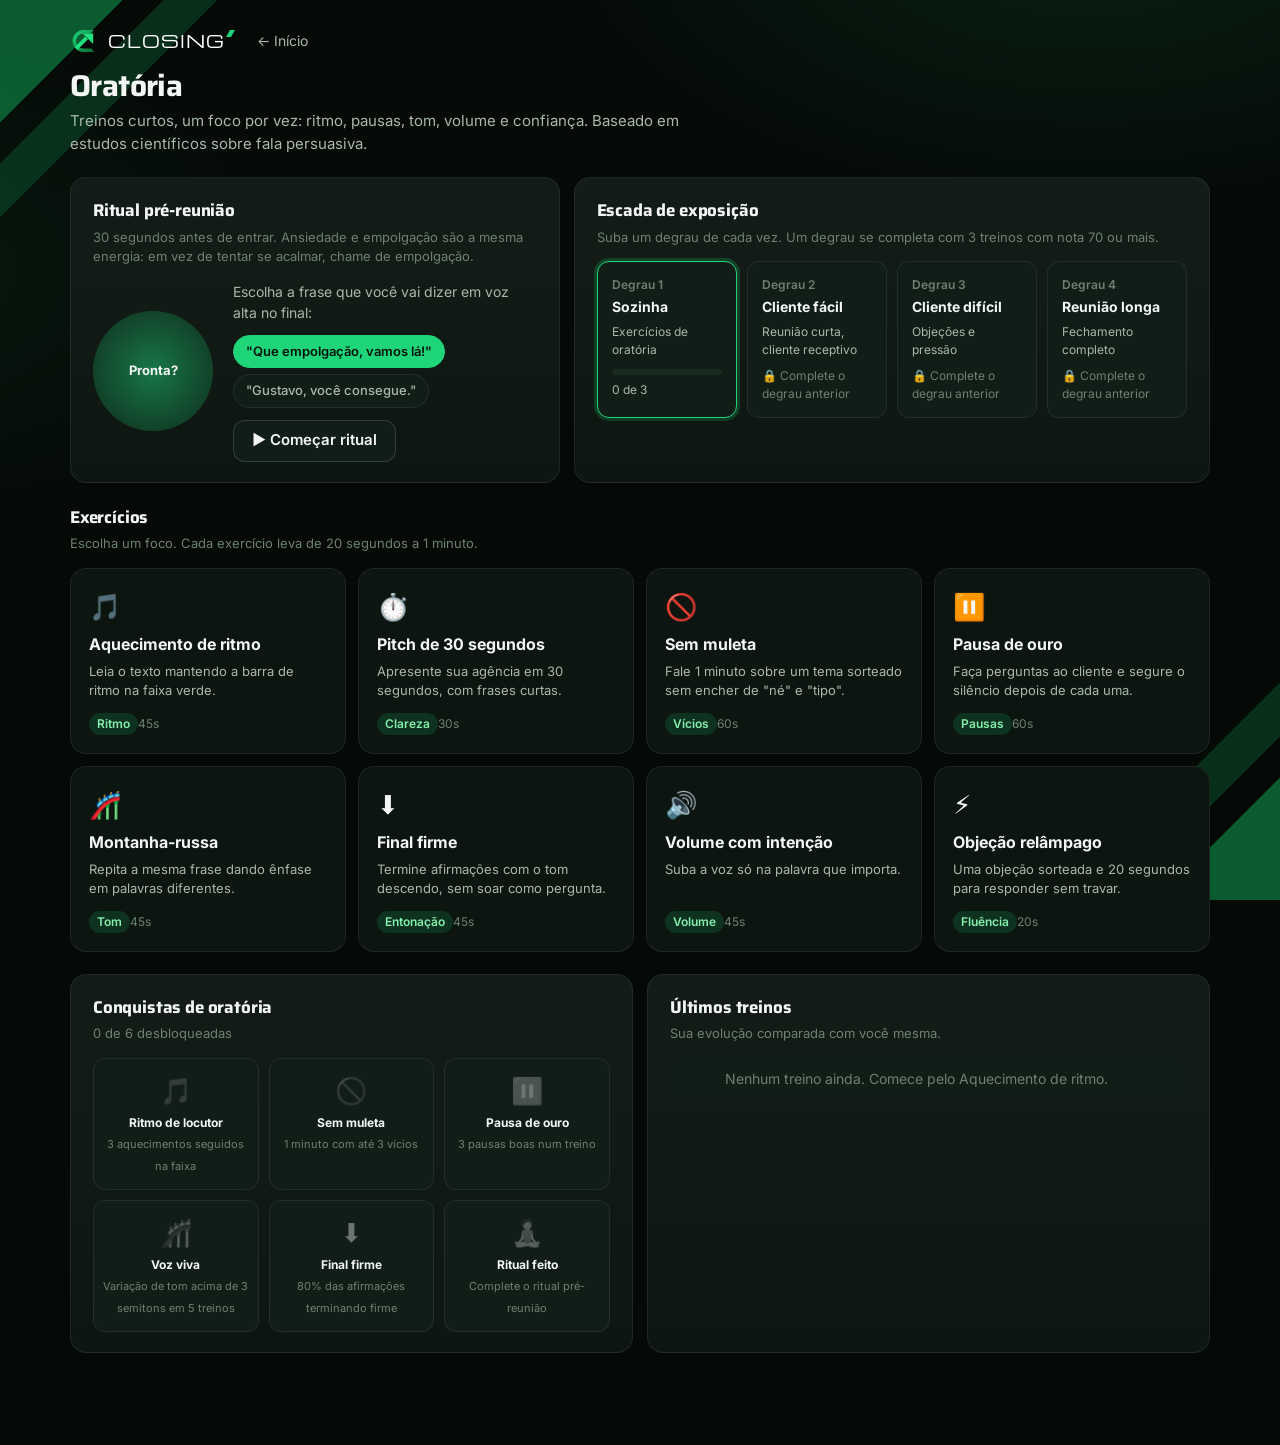
==== commit 78135d14: "Identidade visual Closing e textos para o Gustavo Aplica a logomarca Closing (verde e preto, símbolo" ====
--- a/prototipo/oratoria.html
+++ b/prototipo/oratoria.html
@@ -3,7 +3,8 @@
 <head>
 <meta charset="utf-8">
 <meta name="viewport" content="width=device-width, initial-scale=1">
-<title>Oratória · Treino de Vendas</title>
+<title>Oratória · Closing</title>
+<link rel="icon" href="marca/icone.svg" type="image/svg+xml">
 <link rel="stylesheet" href="estilo.css">
 <style>
   main { max-width: 1180px; margin: 0 auto; padding: 24px 20px 70px; }
@@ -20,7 +21,7 @@
 
   /* Ritual */
   .ritual { display: flex; gap: 20px; align-items: center; }
-  .respiro { flex: 0 0 auto; width: 120px; height: 120px; border-radius: 50%; display: grid; place-items: center; background: radial-gradient(circle, rgba(124,92,255,.5), rgba(57,135,229,.15)); transition: transform 4s ease-in-out; font-weight: 700; text-align: center; font-size: 13px; padding: 10px; }
+  .respiro { flex: 0 0 auto; width: 120px; height: 120px; border-radius: 50%; display: grid; place-items: center; background: radial-gradient(circle, rgba(31,213,122,.5), rgba(15,159,82,.15)); transition: transform 4s ease-in-out; font-weight: 700; text-align: center; font-size: 13px; padding: 10px; }
   .respiro.inspira { transform: scale(1.25); }
   .respiro.solta { transform: scale(.85); transition-duration: 6s; }
   .ritual p { margin: 0 0 12px; color: var(--texto-2); font-size: 14px; }
@@ -32,13 +33,13 @@
   .escada { display: grid; grid-template-columns: repeat(4, 1fr); gap: 10px; }
   .degrau { padding: 14px; border-radius: 12px; background: var(--superficie-2); border: 1px solid var(--borda); position: relative; }
   .degrau.feito { border-color: rgba(34,197,94,.45); background: linear-gradient(180deg, rgba(34,197,94,.1), transparent), var(--superficie-2); }
-  .degrau.atual { border-color: var(--marca); box-shadow: 0 0 0 3px rgba(124,92,255,.2); }
+  .degrau.atual { border-color: var(--marca); box-shadow: 0 0 0 3px rgba(31,213,122,.2); }
   .degrau .n { font-size: 12px; color: var(--texto-3); font-weight: 600; }
   .degrau b { display: block; margin: 2px 0 6px; font-size: 14px; }
   .degrau small { color: var(--texto-2); font-size: 12px; display: block; }
   .degrau .prog { height: 6px; border-radius: 3px; background: var(--superficie-3); margin-top: 10px; overflow: hidden; }
   .degrau .prog i { display: block; height: 100%; background: var(--bom); }
-  .degrau a { display: inline-block; margin-top: 8px; font-size: 12px; color: #c4b5fd; font-weight: 600; }
+  .degrau a { display: inline-block; margin-top: 8px; font-size: 12px; color: #86efac; font-weight: 600; }
 
   /* Exercícios */
   .exercicios { display: grid; grid-template-columns: repeat(auto-fill, minmax(250px, 1fr)); gap: 12px; }
@@ -48,7 +49,7 @@
   .ex b { font-size: 16px; }
   .ex p { margin: 0; color: var(--texto-2); font-size: 13px; flex: 1; }
   .ex .rodape { display: flex; justify-content: space-between; align-items: center; margin-top: 6px; font-size: 12px; color: var(--texto-3); }
-  .ex .foco { padding: 2px 8px; border-radius: 999px; background: rgba(124,92,255,.15); color: #c4b5fd; font-weight: 600; }
+  .ex .foco { padding: 2px 8px; border-radius: 999px; background: rgba(31,213,122,.15); color: #86efac; font-weight: 600; }
   .ex .melhor { color: var(--ouro); font-weight: 600; }
 
   /* Conquistas e histórico */
@@ -76,7 +77,7 @@
   .instrucao { padding: 16px 18px; margin-bottom: 14px; }
   .instrucao ol { margin: 6px 0 0; padding-left: 20px; color: var(--texto-2); }
   .leitura { padding: 20px 22px; font-size: 20px; line-height: 1.6; margin-bottom: 14px; }
-  .leitura em { color: #c4b5fd; font-style: normal; font-weight: 700; }
+  .leitura em { color: #86efac; font-style: normal; font-weight: 700; }
   .painel { display: grid; grid-template-columns: 1.4fr 1fr; gap: 14px; }
   .tom { padding: 16px; }
   .tom canvas { width: 100%; height: 170px; display: block; border-radius: 10px; background: var(--superficie-2); }
@@ -116,7 +117,7 @@
   .linhas-res { display: grid; gap: 8px; margin: 18px 0; }
   .linhas-res div { display: grid; grid-template-columns: 1fr auto auto; gap: 12px; padding: 10px 12px; border-radius: 10px; background: var(--superficie-2); font-size: 14px; align-items: center; }
   .linhas-res small { color: var(--texto-3); }
-  .dica-res { padding: 14px 16px; border-radius: 12px; background: rgba(124,92,255,.12); border: 1px solid rgba(124,92,255,.3); }
+  .dica-res { padding: 14px 16px; border-radius: 12px; background: rgba(31,213,122,.12); border: 1px solid rgba(31,213,122,.3); }
   .dica-res b { display: block; margin-bottom: 4px; }
 
   @media (max-width: 900px) {
@@ -134,8 +135,8 @@
 <main>
   <div class="topo entrar">
     <div>
-      <a class="voltar" href="index.html">← Início</a>
-      <h1>🗣️ Oratória</h1>
+      <div style="display:flex;align-items:center;gap:14px"><span data-marca="logo" data-tamanho="28"></span><a class="voltar" href="index.html">← Início</a></div>
+      <h1>Oratória</h1>
       <p class="lead">Treinos curtos, um foco por vez: ritmo, pausas, tom, volume e confiança. Baseado em estudos científicos sobre fala persuasiva.</p>
     </div>
   </div>
@@ -149,8 +150,8 @@
         <div>
           <p>Escolha a frase que você vai dizer em voz alta no final:</p>
           <div class="linha-chips" id="frases">
-            <button class="chip on" data-f="Estou animada!">"Estou animada!"</button>
-            <button class="chip" data-f="Carol, você está pronta.">"Carol, você está pronta."</button>
+            <button class="chip on" data-f="Que empolgação, vamos lá!">"Que empolgação, vamos lá!"</button>
+            <button class="chip" id="frase-nome"></button>
           </div>
           <button class="botao-sec" id="iniciar-ritual">▶ Começar ritual</button>
         </div>
@@ -221,6 +222,7 @@
   </div>
 </div>
 
+<script src="marca.js"></script>
 <script>
   const $ = (id) => document.getElementById(id);
   const CHAVE = "treino-vendas:oratoria";
@@ -321,7 +323,10 @@
   }
 
   // ---------- Ritual ----------
-  let frase = "Estou animada!";
+  let frase = "Que empolgação, vamos lá!";
+  const fraseNome = $("frase-nome");
+  fraseNome.dataset.f = `${PERFIL.nome}, você consegue.`;
+  fraseNome.textContent = `"${fraseNome.dataset.f}"`;
   document.querySelectorAll("#frases .chip").forEach((c) => c.onclick = () => {
     document.querySelectorAll("#frases .chip").forEach((x) => x.classList.toggle("on", x === c));
     frase = c.dataset.f;
@@ -441,7 +446,7 @@
     ctx.strokeStyle = "rgba(255,255,255,.06)"; ctx.lineWidth = 1;
     [50, 100, 150].forEach((y) => { ctx.beginPath(); ctx.moveTo(0, y); ctx.lineTo(800, y); ctx.stroke(); });
     const base = mediana(estado.tons) || 180;
-    ctx.strokeStyle = "#3987e5"; ctx.lineWidth = 3; ctx.lineCap = "round"; ctx.lineJoin = "round";
+    ctx.strokeStyle = "#22e07f"; ctx.lineWidth = 3; ctx.lineCap = "round"; ctx.lineJoin = "round";
     ctx.beginPath();
     let aberto = false;
     t.forEach((f, i) => {
--- a/prototipo/estilo.css
+++ b/prototipo/estilo.css
@@ -1,45 +1,60 @@
-@import url("https://fonts.googleapis.com/css2?family=Inter:wght@400;500;600;700;800&display=swap");
+@import url("https://fonts.googleapis.com/css2?family=Inter:wght@400;500;600;700;800&family=Michroma&family=Saira:wght@500;600;700;800&display=swap");
 
+/* Identidade Closing: preto esverdeado, verde vivo e branco. */
 :root {
   color-scheme: dark;
-  --fundo: #0b0d12;
-  --superficie: #141821;
-  --superficie-2: #1b2030;
-  --superficie-3: #242a3b;
-  --borda: rgba(255, 255, 255, .08);
-  --borda-forte: rgba(255, 255, 255, .16);
-  --texto: #f1f3f8;
-  --texto-2: #b4bbcc;
-  --texto-3: #7d859a;
-  --marca: #7c5cff;
-  --marca-2: #3987e5;
-  --gradiente: linear-gradient(135deg, #7c5cff 0%, #3987e5 100%);
+  --fundo: #050a07;
+  --superficie: #0c1510;
+  --superficie-2: #111e17;
+  --superficie-3: #1a2b21;
+  --borda: rgba(255, 255, 255, .07);
+  --borda-forte: rgba(255, 255, 255, .15);
+  --texto: #f3f6f4;
+  --texto-2: #a8b8ae;
+  --texto-3: #6d8075;
+  --marca: #1fd57a;
+  --marca-2: #0f9f52;
+  --marca-escura: #0b4d2a;
+  --gradiente: linear-gradient(135deg, #22e07f 0%, #0f9f52 100%);
   --ouro: #f5b301;
-  --serie-1: #3987e5;
-  --bom: #22c55e;
+  --serie-1: #22e07f;
+  --bom: #4ade80;
   --atencao: #eab308;
   --critico: #ef4444;
   --raio: 16px;
-  --sombra: 0 10px 30px rgba(0, 0, 0, .35);
+  --sombra: 0 10px 30px rgba(0, 0, 0, .45);
+  --titulo: Saira, Inter, system-ui, sans-serif;
 }
 
 * { box-sizing: border-box; }
 html, body { margin: 0; }
 body {
   background:
-    radial-gradient(900px 500px at 85% -10%, rgba(124, 92, 255, .18), transparent 60%),
-    radial-gradient(700px 400px at -10% 30%, rgba(57, 135, 229, .12), transparent 60%),
+    radial-gradient(900px 500px at 85% -10%, rgba(31, 213, 122, .12), transparent 60%),
+    radial-gradient(700px 420px at -10% 30%, rgba(15, 159, 82, .10), transparent 60%),
     var(--fundo);
   background-attachment: fixed;
   color: var(--texto);
   font: 15px/1.5 Inter, system-ui, -apple-system, "Segoe UI", sans-serif;
   -webkit-font-smoothing: antialiased;
 }
+/* Faixas verdes na diagonal, como no logo. */
+body::before, body::after {
+  content: ""; position: fixed; width: 340px; height: 340px; pointer-events: none; z-index: -1; opacity: .55;
+}
+body::before { top: 0; left: 0; background: linear-gradient(135deg, #0f9f52 0 18%, transparent 18% 24%, #0b4d2a 24% 32%, transparent 32%); }
+body::after { bottom: 0; right: 0; background: linear-gradient(315deg, #0f9f52 0 18%, transparent 18% 24%, #0b4d2a 24% 32%, transparent 32%); }
+
+h1, h2, h3, h4 { font-family: var(--titulo); letter-spacing: -.01em; }
 button { font: inherit; color: inherit; cursor: pointer; }
 a { color: inherit; text-decoration: none; }
 
+.wordmark { font-family: Michroma, var(--titulo); font-size: 17px; letter-spacing: .06em; color: #fff; position: relative; padding-right: 8px; }
+.wordmark::after { content: ""; position: absolute; right: 0; top: 2px; width: 5px; height: 7px; background: var(--marca); transform: skewX(-30deg); }
+[data-marca="logo"] { display: inline-flex; align-items: center; gap: 10px; }
+
 .cartao-base {
-  background: linear-gradient(180deg, rgba(255,255,255,.035), rgba(255,255,255,.01)), var(--superficie);
+  background: linear-gradient(180deg, rgba(255,255,255,.03), rgba(255,255,255,.005)), var(--superficie);
   border: 1px solid var(--borda);
   border-radius: var(--raio);
 }
@@ -51,26 +66,27 @@
   transition: background .15s, color .15s, border-color .15s;
 }
 .chip:hover { color: var(--texto); border-color: var(--borda-forte); }
-.chip.on { background: var(--marca); border-color: var(--marca); color: #fff; }
+.chip.on { background: var(--marca); border-color: var(--marca); color: #04140b; font-weight: 600; }
 
 .botao-principal {
   display: inline-flex; align-items: center; justify-content: center; gap: 10px;
   height: 52px; padding: 0 26px; border: 0; border-radius: 14px;
-  background: var(--gradiente); color: #fff; font-weight: 700; font-size: 16px;
-  box-shadow: 0 8px 24px rgba(124, 92, 255, .35);
+  background: var(--gradiente); color: #04140b; font-weight: 800; font-size: 16px; font-family: var(--titulo); letter-spacing: .02em;
+  box-shadow: 0 8px 24px rgba(31, 213, 122, .28);
   transition: transform .15s, box-shadow .15s;
 }
-.botao-principal:hover { transform: translateY(-2px); box-shadow: 0 12px 30px rgba(124, 92, 255, .45); }
+.botao-principal:hover { transform: translateY(-2px); box-shadow: 0 12px 30px rgba(31, 213, 122, .4); }
 .botao-principal:active { transform: translateY(0); }
 
 .status { display: inline-flex; align-items: center; gap: 6px; font-size: 13px; font-weight: 600; padding: 3px 10px; border-radius: 999px; }
-.status.fechou { color: #86efac; background: rgba(34, 197, 94, .14); }
+.status.fechou { color: #86efac; background: rgba(74, 222, 128, .14); }
 .status.proximo { color: #fde68a; background: rgba(234, 179, 8, .14); }
 .status.perdeu { color: #fca5a5; background: rgba(239, 68, 68, .14); }
 
 .entrar { opacity: 0; transform: translateY(12px); animation: entrar .5s cubic-bezier(.2, .8, .2, 1) forwards; }
 @keyframes entrar { to { opacity: 1; transform: none; } }
 
+@media (max-width: 760px) { body::before, body::after { width: 180px; height: 180px; } }
 @media (prefers-reduced-motion: reduce) {
   *, *::before, *::after { animation-duration: .01ms !important; transition-duration: .01ms !important; }
 }
